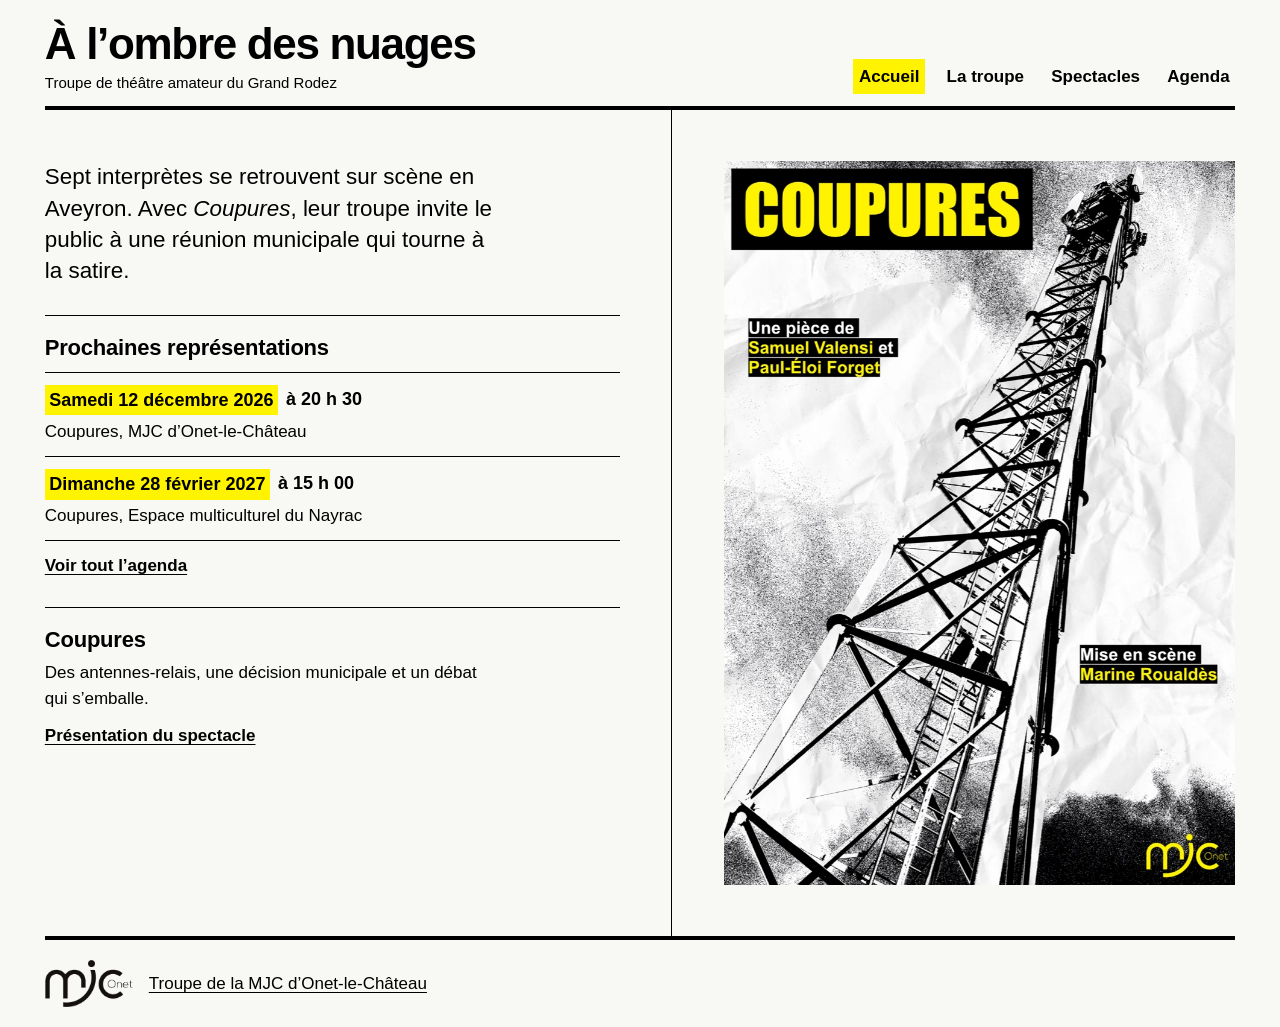
==== index.html @ e07df951 "Publier le site" ====
<!doctype html>
<html lang="fr">
<head>
  <meta charset="utf-8">
  <meta name="viewport" content="width=device-width, initial-scale=1">
  <title>À l’ombre des nuages</title>
  <meta name="description" content="À l’ombre des nuages, troupe de théâtre amateur du Grand Rodez, en Aveyron.">
  <link rel="canonical" href="https://alombredesnuages.fr/">
  <link rel="stylesheet" href="/css/site.css">
</head>
<body>
  <a class="skip-link" href="#contenu">Aller au contenu</a>
  <header class="site-header">
    <div class="shell header-inner">
      <div>
          <h1 class="wordmark"><a href="/">À l’ombre des nuages</a></h1>
        <p class="tagline">Troupe de théâtre amateur du Grand Rodez</p>
      </div>
      <nav aria-label="Navigation principale">
        <ul class="main-nav">
            <li><a href="/" aria-current="page">Accueil</a></li>
            <li><a href="/troupe/">La troupe</a></li>
            <li><a href="/spectacles/">Spectacles</a></li>
            <li><a href="/agenda/">Agenda</a></li>
        </ul>
      </nav>
    </div>
  </header>

  <main id="contenu" tabindex="-1">
  <div class="shell home">
    <div class="home-text">
      <div class="home-intro"><p>Sept interprètes se retrouvent sur scène en Aveyron. Avec <em>Coupures</em>, leur troupe invite le public à une réunion municipale qui tourne à la satire.</p>
</div>
      <section class="home-section" aria-labelledby="dates">
        <h2 id="dates">Prochaines représentations</h2>
          <ol class="dates">
              <li>
                <time class="performance-date" datetime="2026-12-12T20:30:00&#43;01:00">
  <span class="performance-day">samedi 12 décembre 2026</span>
  <span class="performance-hour">à 20 h 30</span>
</time>

                <p>Coupures, MJC d’Onet-le-Château</p>
              </li>
              <li>
                <time class="performance-date" datetime="2027-02-28T15:00:00&#43;01:00">
  <span class="performance-day">dimanche 28 février 2027</span>
  <span class="performance-hour">à 15 h 00</span>
</time>

                <p>Coupures, Espace multiculturel du Nayrac</p>
              </li>
          </ol>
        <p class="more"><a href="/agenda/">Voir tout l’agenda</a></p>
      </section>
      <section class="home-section" aria-labelledby="spectacle">
        <h2 id="spectacle">Coupures</h2>
        <p>Des antennes-relais, une décision municipale et un débat qui s’emballe.</p>
        <p class="more"><a href="/spectacles/coupures/">Présentation du spectacle</a></p>
      </section>
    </div>
    <div class="home-poster">
  <img class="poster" src="/images/affiche-coupures.jpg" width="848" height="1200" alt="Affiche du spectacle Coupures">

    </div>
  </div>

  </main>

  <footer class="site-footer">
    <div class="shell footer-inner">
      <a class="footer-mjc" href="https://www.mjc-onet.com/">
        <img src="/images/logo-mjc-onet.png" width="500" height="266" alt="">
        <span>Troupe de la MJC d’Onet-le-Château</span>
      </a>
    </div>
  </footer>
</body>
</html>
---- css/site.css ----
:root {
  color-scheme: light;
  --paper: #f8f8f4;
  --ink: #000;
  --yellow: #fff300;
  --sans: "Helvetica Neue", Helvetica, Arial, "Liberation Sans", sans-serif;
  /* Three title sizes: troupe or page name, section, item. */
  --title-large: clamp(1.85rem, 4.2vw, 2.75rem);
  --title-medium: 1.375rem;
  --title-small: 1.125rem;
  --rule: 1px solid var(--ink);
  --heavy-rule: 4px solid var(--ink);
  --gap: clamp(1.5rem, 4vw, 3.5rem);
}

*, *::before, *::after {
  box-sizing: border-box;
}

body {
  min-height: 100vh;
  margin: 0;
  display: flex;
  flex-direction: column;
  background: var(--paper);
  color: var(--ink);
  font: 1.0625rem/1.5 var(--sans);
}

main {
  flex: 1;
  display: flex;
  flex-direction: column;
}

h1, h2, h3, p, ul, ol, dl, dd {
  margin: 0;
}

h1, h2, h3, .wordmark {
  font-weight: 700;
  line-height: 1.1;
  overflow-wrap: anywhere;
}

h1 {
  font-size: var(--title-large);
  letter-spacing: -0.025em;
}

h2 {
  font-size: var(--title-medium);
  letter-spacing: -0.01em;
}

h3 {
  font-size: var(--title-small);
}

a {
  color: inherit;
  text-decoration-thickness: 1px;
  text-underline-offset: 0.2em;
}

a:hover {
  background: var(--yellow);
  color: var(--ink);
}

a:focus-visible {
  outline: 3px solid var(--ink);
  outline-offset: 3px;
}

::selection {
  background: var(--yellow);
  color: var(--ink);
}

.shell {
  width: min(76rem, 100% - clamp(2rem, 7vw, 6rem));
  margin-inline: auto;
}

.skip-link {
  position: absolute;
  z-index: 1;
  inset: 0.5rem auto auto 0.5rem;
  padding: 0.5rem 0.75rem;
  transform: translateY(-200%);
  background: var(--yellow);
}

.skip-link:focus {
  transform: none;
}

/* Header and footer */

.header-inner {
  display: flex;
  flex-wrap: wrap;
  justify-content: space-between;
  align-items: flex-end;
  gap: 0.75rem 2rem;
  padding-block: 1.25rem 0.75rem;
  border-block-end: var(--heavy-rule);
}

.wordmark {
  font-size: var(--title-large);
  letter-spacing: -0.03em;
}

.wordmark a {
  text-decoration: none;
}

.tagline {
  margin-block-start: 0.2rem;
  font-size: 0.9375rem;
}

.main-nav {
  display: flex;
  flex-wrap: wrap;
  gap: 0.25rem clamp(0.25rem, 1.5vw, 1rem);
  margin-inline-start: -0.35rem;
  padding: 0;
  list-style: none;
  font-weight: 700;
}

.main-nav a {
  display: inline-block;
  padding: 0.3rem 0.35rem;
  text-decoration: none;
}

.main-nav a:hover {
  text-decoration: underline;
}

.main-nav [aria-current], .main-nav .current-section {
  background: var(--yellow);
}

.footer-inner {
  display: flex;
  flex-wrap: wrap;
  justify-content: space-between;
  align-items: center;
  gap: 1rem 2rem;
  padding-block: 1.25rem;
  border-block-start: var(--heavy-rule);
}

.footer-mjc {
  display: flex;
  align-items: center;
  gap: 1rem;
}

.footer-mjc img {
  flex: none;
  width: 5.5rem;
  height: auto;
}

.footer-mjc:hover {
  background: none;
}

.footer-mjc:hover span {
  background: var(--yellow);
}

/* Two-column pages: text on the left, complete poster on the right */

.home, .show {
  flex: 1;
  display: grid;
  grid-template-columns: minmax(0, 1fr) auto;
}

.home-text, .show-text {
  padding-block: var(--gap);
  padding-inline-end: var(--gap);
}

.home-poster, .show-poster {
  padding-block: var(--gap);
  padding-inline-start: var(--gap);
  border-inline-start: var(--rule);
}

.poster {
  display: block;
  width: 100%;
  height: auto;
}

/* Wide screens: the whole poster fits in the window when it is tall enough. */
.home-poster .poster, .show-poster .poster {
  width: clamp(22rem, (100vh - 11rem) * 848 / 1200, 36rem);
  max-width: 44vw;
}

.home-intro {
  max-width: 36ch;
  font-size: clamp(1.15rem, 1.8vw, 1.4rem);
  line-height: 1.4;
}

.home-section {
  margin-block-start: 1.75rem;
  padding-block-start: 1.25rem;
  border-block-start: var(--rule);
}

.home-section > h2 + p {
  max-width: 48ch;
  margin-block-start: 0.5rem;
}

.more {
  margin-block-start: 0.75rem;
  font-weight: 700;
}

/* Performance dates */

.dates, .programme {
  padding: 0;
  list-style: none;
}

.dates {
  margin-block-start: 0.75rem;
}

.dates li {
  padding-block: 0.75rem;
  border-block-start: var(--rule);
}

.dates li:last-child {
  border-block-end: var(--rule);
}

.performance-date {
  align-self: start;
  display: flex;
  flex-wrap: wrap;
  column-gap: 0.5rem;
  font-size: var(--title-small);
  font-variant-numeric: tabular-nums;
  font-weight: 700;
  line-height: 1.6;
}

.performance-day {
  padding: 0.05em 0.25em;
  background: var(--yellow);
  box-decoration-break: clone;
}

.performance-day::first-letter {
  text-transform: uppercase;
}

.dates p {
  margin-block-start: 0.2rem;
}

.empty-agenda {
  margin-block-start: 0.75rem;
  padding-block: 1rem;
  border-block: var(--rule);
}

.empty-agenda p {
  margin-block-start: 0.35rem;
}

/* Rehearsal photos: whole frames, two columns on wide screens */

.rehearsals {
  padding-block: var(--gap);
  border-block-start: var(--rule);
}

.rehearsals h2 {
  margin-block-end: 1.25rem;
}

.rehearsal-grid {
  display: grid;
  grid-template-columns: minmax(0, 1fr);
  gap: 1.5rem var(--gap);
  margin: 0;
  padding: 0;
  list-style: none;
}

.rehearsal-grid img {
  display: block;
  width: 100%;
  height: auto;
  border: var(--rule);
}

@media (min-width: 52rem) {
  .rehearsal-grid {
    grid-template-columns: repeat(2, minmax(0, 1fr));
  }
}

/* Inner pages */

.inner-page {
  padding-block: var(--gap);
}

.page-heading {
  margin-block-end: 1.5rem;
}

.page-heading p {
  margin-block-start: 0.35rem;
  font-weight: 700;
}

.inner-page > .page-heading {
  padding-block-end: 1rem;
  border-block-end: var(--rule);
}

.prose {
  max-width: 62ch;
}

.prose p + p, .prose p + ul, .prose ul + p {
  margin-block-start: 1em;
}

.prose h2 {
  margin-block: 2.25rem 0.75rem;
  padding-block-start: 1.25rem;
  border-block-start: var(--rule);
}

.prose ul {
  padding: 0;
  list-style: none;
}

.prose h2 + ul {
  columns: 2 16rem;
  column-gap: var(--gap);
}

.prose li {
  break-inside: avoid;
  padding-block: 0.5rem;
  border-block-end: var(--rule);
}

.credits {
  margin-block-start: 2rem;
  border-block-start: var(--heavy-rule);
}

.credits div {
  display: grid;
  grid-template-columns: minmax(0, 2fr) minmax(0, 3fr);
  gap: 1rem;
  padding-block: 0.6rem;
  border-block-end: var(--rule);
}

.credits dt {
  font-weight: 700;
}

.programme li {
  display: grid;
  grid-template-columns: minmax(0, 1fr) minmax(0, 1.5fr);
  gap: 0.75rem var(--gap);
  padding-block: 1.25rem;
  border-block-end: var(--rule);
}

.venue {
  margin-block: 0.35rem 0.5rem;
  font-weight: 700;
}

@media (max-width: 52rem) {
  .home, .show {
    grid-template-columns: minmax(0, 1fr);
    align-content: start;
  }

  .home-text, .show-text {
    padding-inline-end: 0;
  }

  .home-poster, .show-poster {
    padding-inline-start: 0;
    border-inline-start: 0;
    border-block-start: var(--rule);
  }

  .home-poster .poster, .show-poster .poster {
    width: min(100%, 36rem);
    max-width: 100%;
    margin-inline: auto;
  }

  .home-text {
    padding-block: 1.25rem var(--gap);
  }

  .programme li {
    grid-template-columns: minmax(0, 1fr);
  }

  .show-poster {
    padding-block-start: 0;
    border-block-start: 0;
  }
}

@media (max-width: 24rem) {
  .main-nav {
    gap: 0.25rem 0;
    font-size: 0.875rem;
  }
}
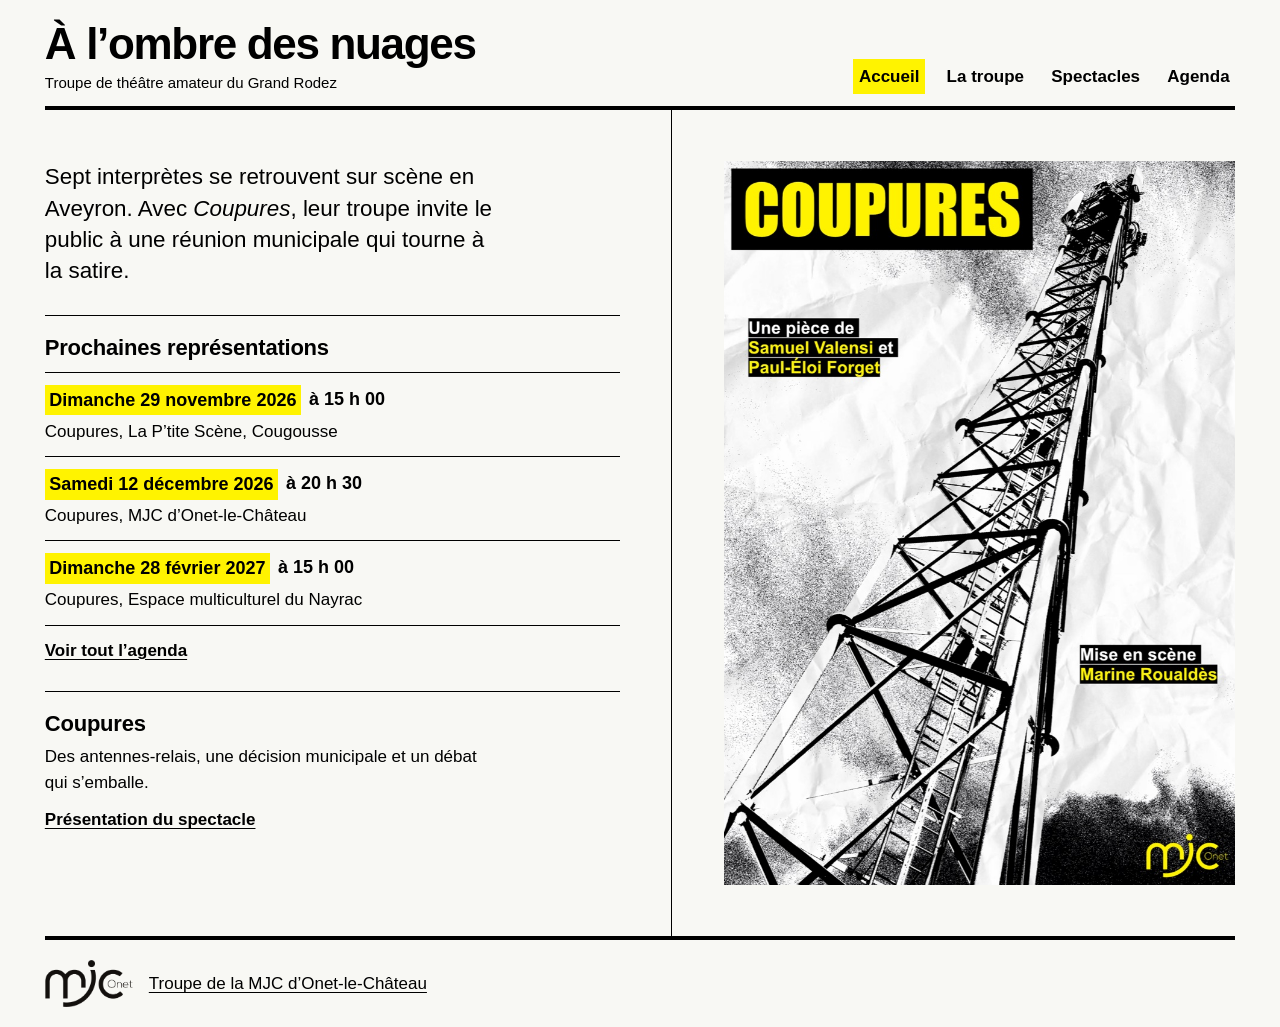
==== commit 8a0db976: "Publier le site" ====
--- a/index.html
+++ b/index.html
@@ -35,6 +35,14 @@
       <section class="home-section" aria-labelledby="dates">
         <h2 id="dates">Prochaines représentations</h2>
           <ol class="dates">
+              <li>
+                <time class="performance-date" datetime="2026-11-29T15:00:00&#43;01:00">
+  <span class="performance-day">dimanche 29 novembre 2026</span>
+  <span class="performance-hour">à 15 h 00</span>
+</time>
+
+                <p>Coupures, La P’tite Scène, Cougousse</p>
+              </li>
               <li>
                 <time class="performance-date" datetime="2026-12-12T20:30:00&#43;01:00">
   <span class="performance-day">samedi 12 décembre 2026</span>
--- a/css/site.css
+++ b/css/site.css
@@ -337,8 +337,40 @@
   border-block-end: var(--rule);
 }
 
+.page-photo {
+  display: block;
+  width: 100%;
+  height: auto;
+  margin-block-end: 1.5rem;
+  border: var(--rule);
+}
+
 .prose {
   max-width: 62ch;
+}
+
+/* Photo above the text on narrow screens, to its right on wide ones */
+
+@media (min-width: 52rem) {
+  .with-photo {
+    display: grid;
+    grid-template-columns: minmax(0, 1fr) minmax(0, 1.2fr);
+    column-gap: var(--gap);
+    align-items: start;
+  }
+
+  .with-photo > .page-heading {
+    grid-column: 1 / -1;
+  }
+
+  .with-photo > .prose {
+    grid-area: 2 / 1;
+  }
+
+  .with-photo > .page-photo {
+    grid-area: 2 / 2;
+    margin-block-end: 0;
+  }
 }
 
 .prose p + p, .prose p + ul, .prose ul + p {
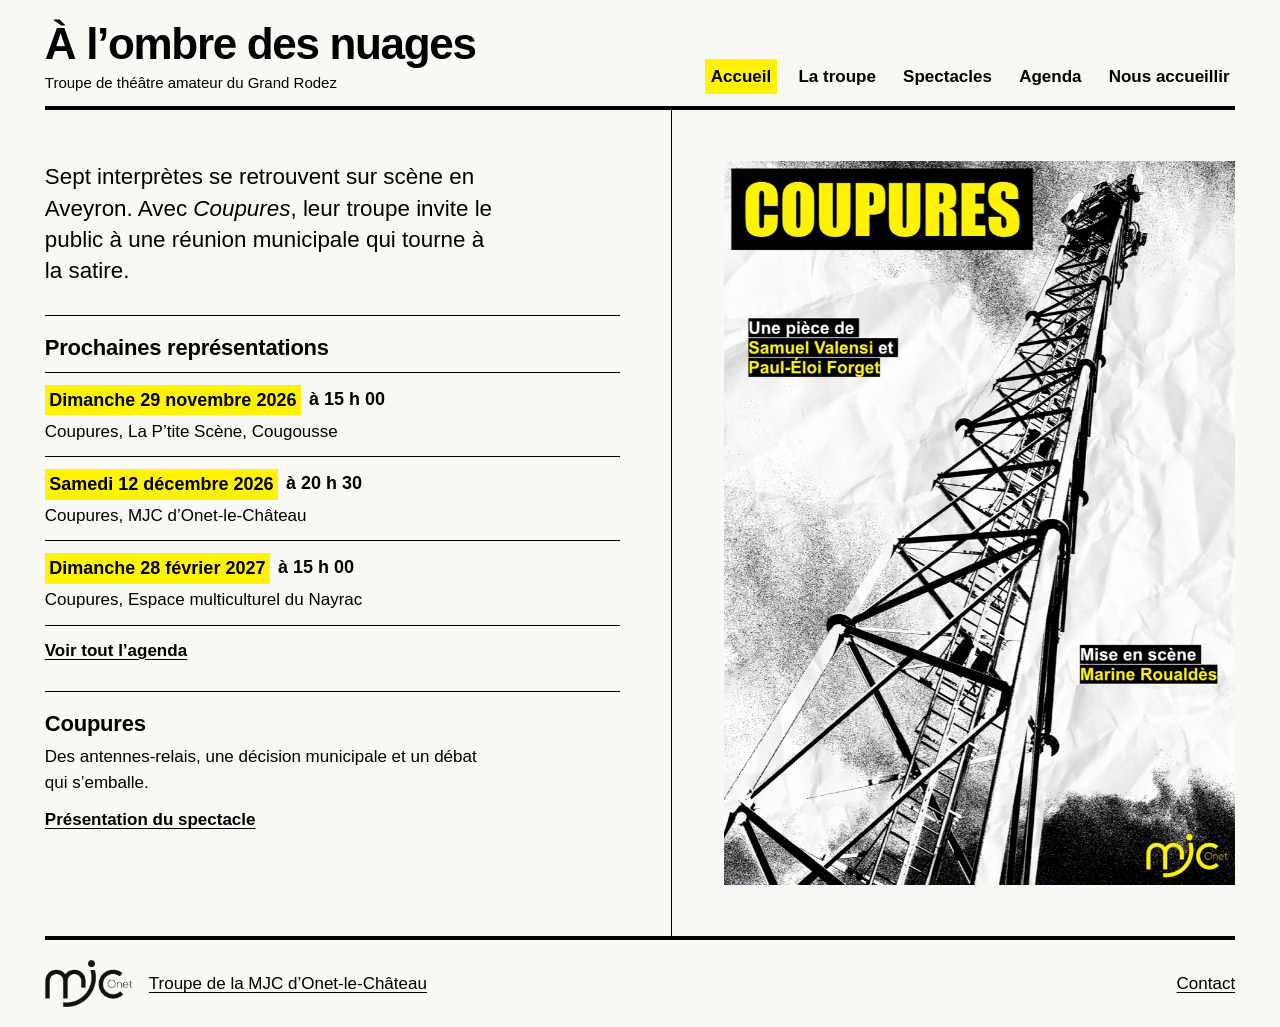
==== commit 0b67421b: "Publier le site" ====
--- a/index.html
+++ b/index.html
@@ -22,6 +22,7 @@
             <li><a href="/troupe/">La troupe</a></li>
             <li><a href="/spectacles/">Spectacles</a></li>
             <li><a href="/agenda/">Agenda</a></li>
+            <li><a href="/nous-accueillir/">Nous accueillir</a></li>
         </ul>
       </nav>
     </div>
@@ -82,6 +83,7 @@
         <img src="/images/logo-mjc-onet.png" width="500" height="266" alt="">
         <span>Troupe de la MJC d’Onet-le-Château</span>
       </a>
+        <a href="mailto:alombredesnuages@proton.me">Contact</a>
     </div>
   </footer>
 </body>
--- a/css/site.css
+++ b/css/site.css
@@ -399,6 +399,59 @@
   border-block-end: var(--rule);
 }
 
+/* Hosting a performance */
+
+.contact {
+  margin-block-start: 2.25rem;
+}
+
+.contact h2 {
+  margin-block-end: 0.75rem;
+}
+
+.button {
+  display: inline-block;
+  padding: 0.75rem 1.25rem;
+  border: 2px solid var(--ink);
+  background: var(--yellow);
+  font-weight: 700;
+  text-decoration: none;
+}
+
+.button:hover {
+  background: var(--ink);
+  color: var(--paper);
+}
+
+.host > .prose h2 + ul {
+  columns: 1;
+}
+
+@media (min-width: 52rem) {
+  .host {
+    display: grid;
+    grid-template-columns: minmax(0, 1.4fr) minmax(0, 1fr);
+    column-gap: var(--gap);
+    align-items: start;
+  }
+
+  .host > .page-heading {
+    grid-column: 1 / -1;
+  }
+
+  .host > .contact {
+    margin-block-start: 0;
+    padding: 1.25rem;
+    border: var(--rule);
+  }
+
+  .host > .contact h2 {
+    margin-block-start: 0;
+    padding-block-start: 0;
+    border-block-start: 0;
+  }
+}
+
 .credits {
   margin-block-start: 2rem;
   border-block-start: var(--heavy-rule);
@@ -424,9 +477,40 @@
   border-block-end: var(--rule);
 }
 
+/* Show list: poster thumbnail to the left of the text */
+
+.programme.shows li {
+  grid-template-columns: auto minmax(0, 1fr);
+  align-items: start;
+}
+
+.thumbnail img {
+  display: block;
+  width: clamp(6rem, 22vw, 10rem);
+  height: auto;
+  border: var(--rule);
+}
+
+.shows h2 + p {
+  max-width: 62ch;
+  margin-block-start: 0.5rem;
+}
+
 .venue {
   margin-block: 0.35rem 0.5rem;
   font-weight: 700;
+}
+
+.address {
+  margin-block-end: 0.75rem;
+}
+
+.map-pin {
+  display: inline-block;
+  width: 1.1em;
+  height: 1.1em;
+  margin-inline-end: 0.3em;
+  vertical-align: -0.18em;
 }
 
 @media (max-width: 52rem) {
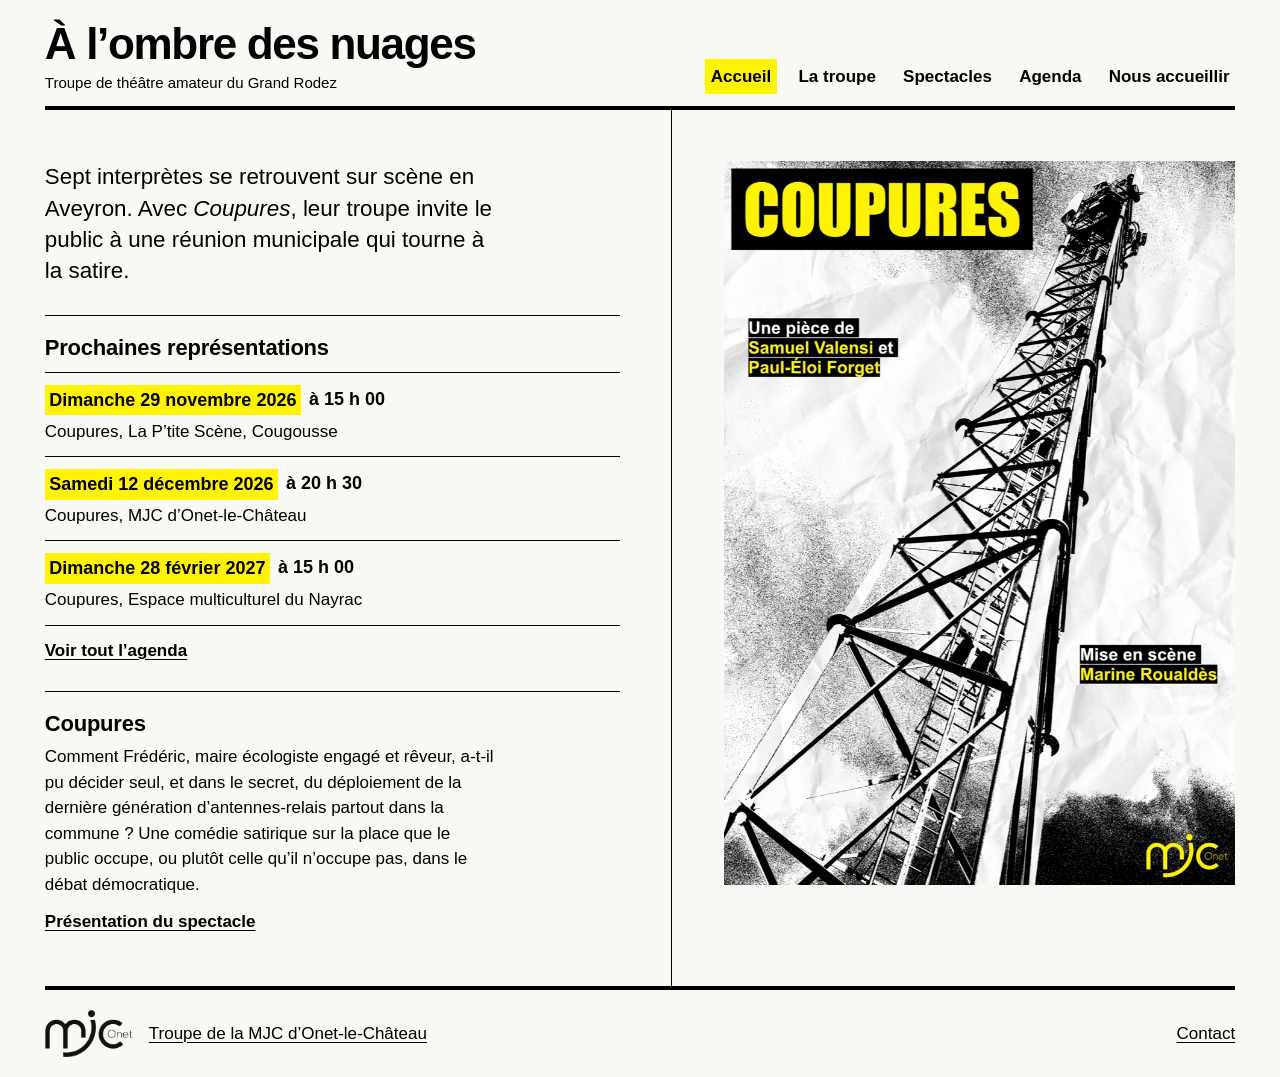
==== commit 1455a87c: "Publier le site" ====
--- a/index.html
+++ b/index.html
@@ -65,7 +65,7 @@
       </section>
       <section class="home-section" aria-labelledby="spectacle">
         <h2 id="spectacle">Coupures</h2>
-        <p>Des antennes-relais, une décision municipale et un débat qui s’emballe.</p>
+        <p>Comment Frédéric, maire écologiste engagé et rêveur, a-t-il pu décider seul, et dans le secret, du déploiement de la dernière génération d’antennes-relais partout dans la commune ? Une comédie satirique sur la place que le public occupe, ou plutôt celle qu’il n’occupe pas, dans le débat démocratique.</p>
         <p class="more"><a href="/spectacles/coupures/">Présentation du spectacle</a></p>
       </section>
     </div>
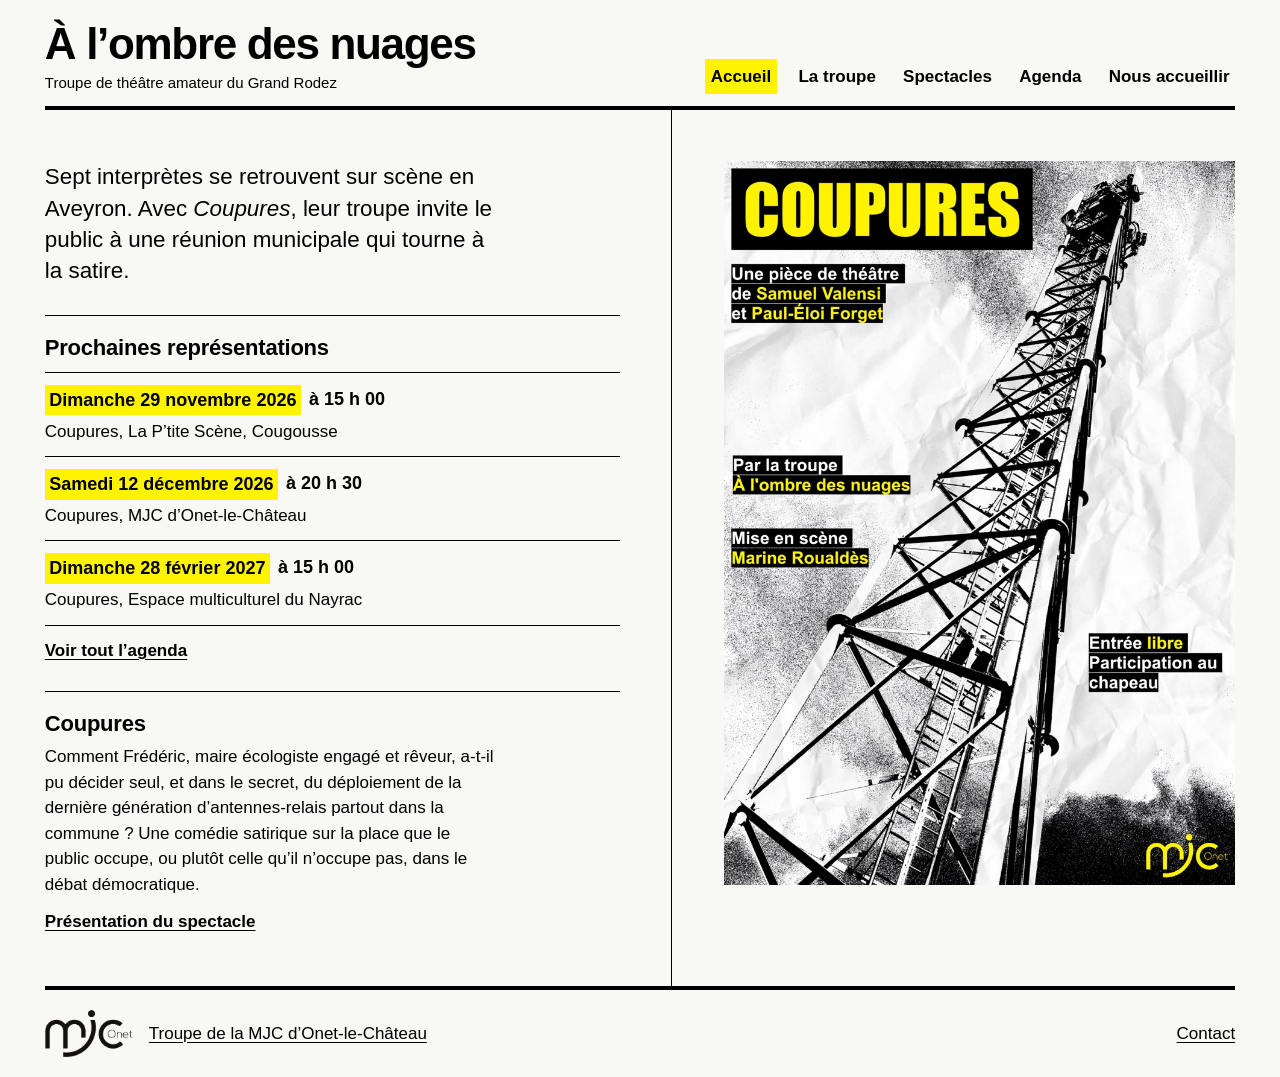
==== commit 1d7e87ce: "Publier le site" ====
--- a/index.html
+++ b/index.html
@@ -83,7 +83,7 @@
         <img src="/images/logo-mjc-onet.png" width="500" height="266" alt="">
         <span>Troupe de la MJC d’Onet-le-Château</span>
       </a>
-        <a href="mailto:alombredesnuages@proton.me">Contact</a>
+        <a href="mailto:lombredesnuages@proton.me">Contact</a>
     </div>
   </footer>
 </body>
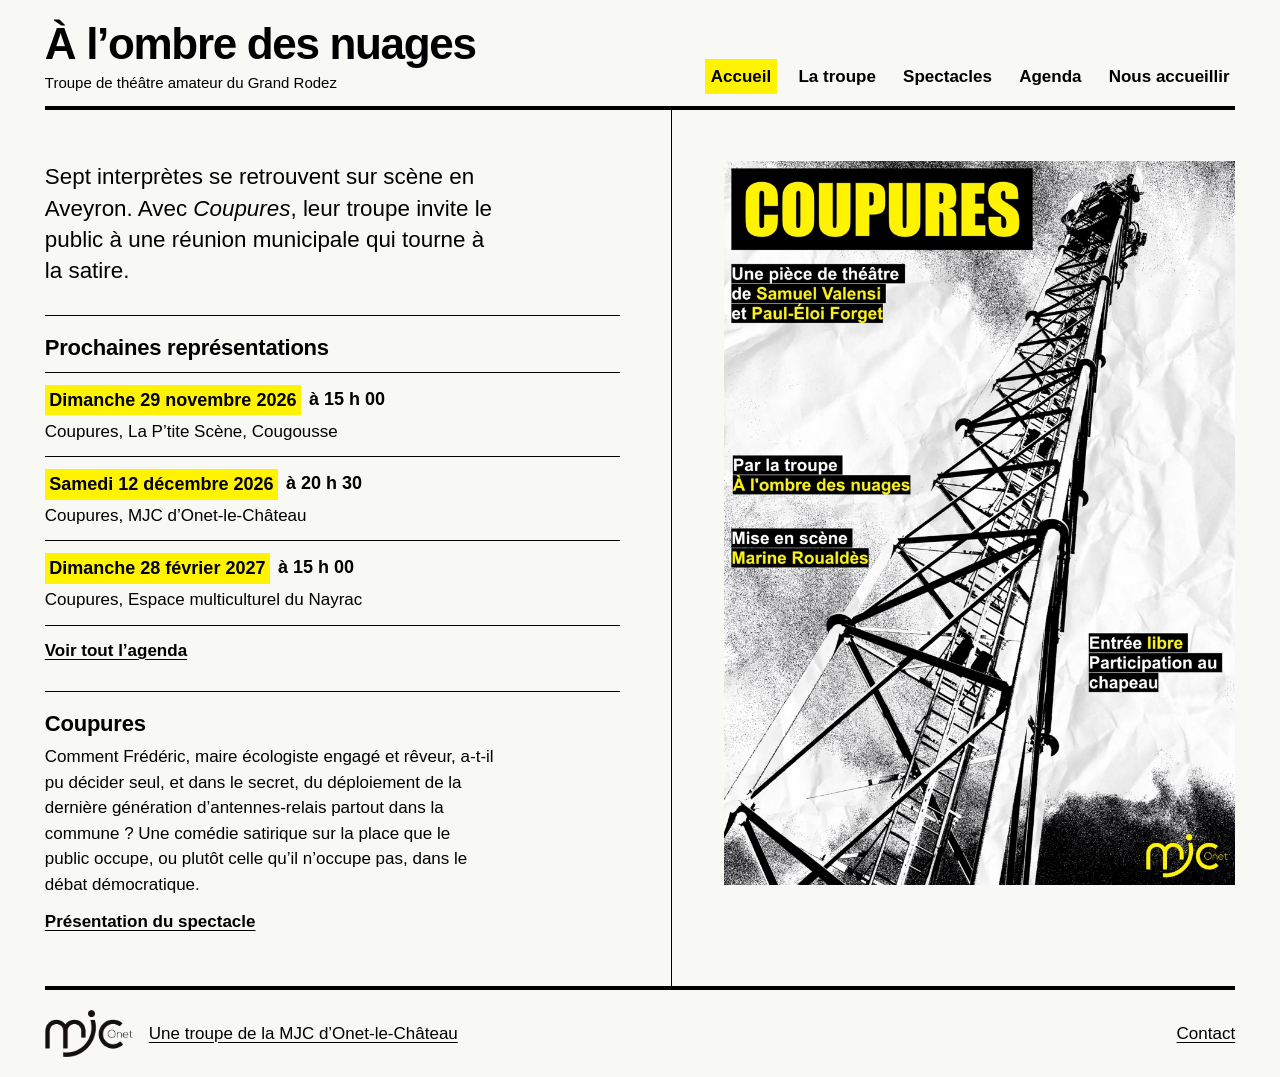
==== commit a6a1e76a: "Publier le site" ====
--- a/index.html
+++ b/index.html
@@ -81,7 +81,7 @@
     <div class="shell footer-inner">
       <a class="footer-mjc" href="https://www.mjc-onet.com/">
         <img src="/images/logo-mjc-onet.png" width="500" height="266" alt="">
-        <span>Troupe de la MJC d’Onet-le-Château</span>
+        <span>Une troupe de la MJC d’Onet-le-Château</span>
       </a>
         <a href="mailto:lombredesnuages@proton.me">Contact</a>
     </div>
--- a/css/site.css
+++ b/css/site.css
@@ -359,7 +359,7 @@
     align-items: start;
   }
 
-  .with-photo > .page-heading {
+  .with-photo > .page-heading, .with-photo > .director {
     grid-column: 1 / -1;
   }
 
@@ -397,6 +397,43 @@
   break-inside: avoid;
   padding-block: 0.5rem;
   border-block-end: var(--rule);
+}
+
+/* Director: portrait above the text on narrow screens, to its left on wide ones */
+
+.director {
+  display: grid;
+  grid-template-columns: minmax(0, 1fr);
+  gap: 1.25rem var(--gap);
+  margin-block-start: 2.25rem;
+  padding-block-start: 1.25rem;
+  border-block-start: var(--rule);
+}
+
+.director img {
+  display: block;
+  width: min(100%, 16rem);
+  height: auto;
+  border: var(--rule);
+}
+
+.director h3 + p {
+  margin-block-start: 0.5rem;
+}
+
+@media (min-width: 40rem) {
+  .director {
+    grid-template-columns: 16rem minmax(0, 1fr);
+    align-items: start;
+  }
+
+  .director h2 {
+    grid-column: 1 / -1;
+  }
+}
+
+.director a {
+  overflow-wrap: anywhere;
 }
 
 /* Hosting a performance */
